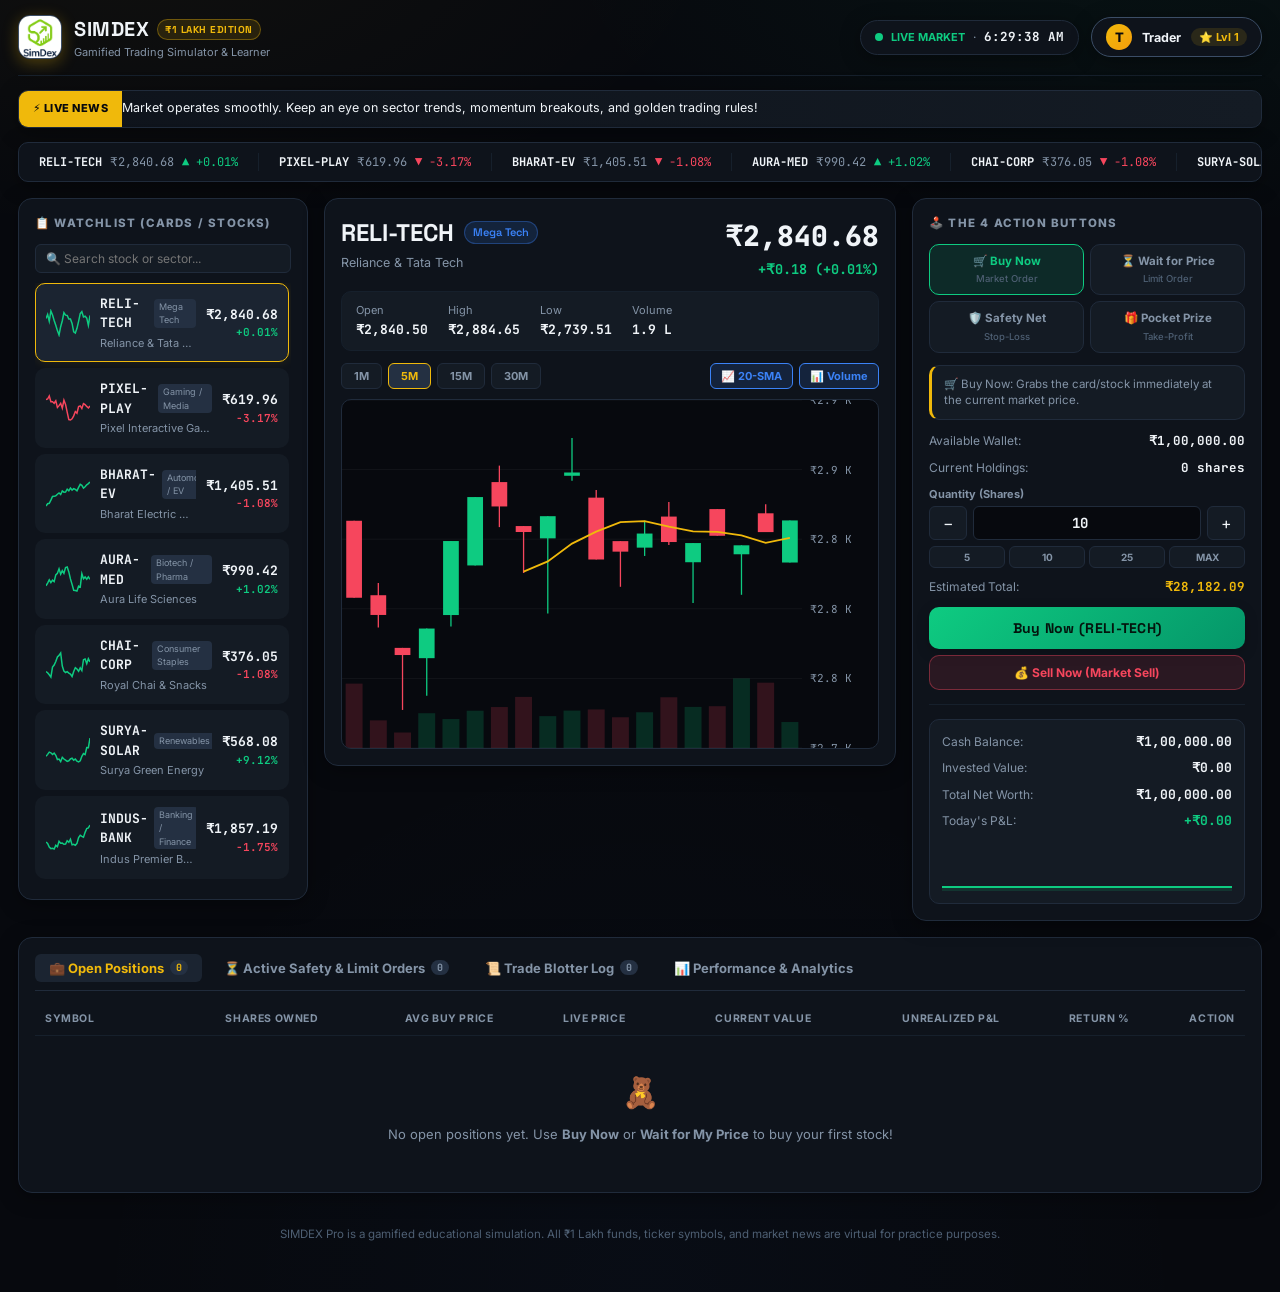
==== index.html @ af547104 "Initial commit: SIMDEX Pro gamified trading simulator" ====
<!DOCTYPE html>
<html lang="en" data-theme="dark">
<head>
  <meta charset="UTF-8">
  <meta name="viewport" content="width=device-width, initial-scale=1.0">
  <title>SIMDEX Pro — Gamified ₹1 Lakh Trading Simulator & Learner</title>
  <link rel="preconnect" href="https://fonts.googleapis.com">
  <link rel="preconnect" href="https://fonts.gstatic.com" crossorigin>
  <link href="https://fonts.googleapis.com/css2?family=Space+Grotesk:wght@500;600;700;800;900&family=Inter:wght@400;500;600;700&family=JetBrains+Mono:wght@400;500;600;700&display=swap" rel="stylesheet">
  <link rel="icon" type="image/png" href="app_logo.png">
  <link rel="stylesheet" href="style.css">
</head>
<body>
<div class="app">

  <!-- TOP HEADER -->
  <header class="topbar">
    <div class="brand-section">
      <img src="app_logo.png" alt="App Logo" class="brand-logo-img">
      <div class="brand-info">
        <h1>
          SIMDEX
          <span class="brand-tag">₹1 Lakh Edition</span>
        </h1>
        <div class="brand-sub">Gamified Trading Simulator &amp; Learner</div>
      </div>
    </div>

    <div class="header-actions">
      <!-- Live Market Clock (h:m:s) -->
      <div class="live-market-pill">
        <span class="live-dot"></span>
        <span style="font-size: 11px; font-weight: 700; color: var(--green);">LIVE MARKET</span>
        <span style="color: var(--text-muted);">·</span>
        <span class="time-display" id="liveClockDisplay">--:--:--</span>
      </div>

      <!-- User Profile Navigation Button -->
      <button class="profile-nav-btn" id="openProfileBtn" title="View Profile, Levels, Certificate & Settings">
        <span class="profile-avatar-circle" id="topAvatarLetter">T</span>
        <span id="topProfileName">Trader</span>
        <span class="profile-level-badge" id="topLevelBadge">⭐ Lvl 1</span>
      </button>
    </div>
  </header>

  <!-- BREAKING NEWS TICKER -->
  <section class="news-banner">
    <div class="news-tag">⚡ Live News</div>
    <div class="news-content">
      <div class="news-text" id="newsBannerText">
        Market operates smoothly. Keep an eye on sector trends, momentum breakouts, and golden trading rules!
      </div>
    </div>
  </section>

  <!-- TICKER TAPE -->
  <div class="ticker-tape">
    <div class="ticker-track" id="tickerTrack"></div>
  </div>

  <!-- MAIN 3-COLUMN GRID -->
  <main class="grid">

    <!-- LEFT: WATCHLIST WITH SEARCH -->
    <aside class="panel watchlist-panel">
      <div class="panel-header-row">
        <span class="panel-title">📋 Watchlist (Cards / Stocks)</span>
      </div>
      <div class="watchlist-search-box">
        <input type="text" id="watchlistSearchInput" class="search-input" placeholder="🔍 Search stock or sector...">
      </div>
      <div class="watch-list" id="watchlistBody"></div>
    </aside>

    <!-- CENTER: CHART PANEL WITH INTERACTIVE CROSSHAIR -->
    <section class="panel chart-panel">
      <div class="chart-head">
        <div class="chart-head-left">
          <h2>
            <span id="chartSymbol">RELI-TECH</span>
            <span class="sector-badge" id="chartSector">Mega Tech</span>
          </h2>
          <div class="cname" id="chartName">Reliance & Tata Tech</div>
        </div>
        <div class="chart-head-right">
          <div class="chart-price" id="chartPrice">₹0.00</div>
          <div class="chart-change" id="chartChange">+0.00 (+0.00%)</div>
        </div>
      </div>

      <div class="stat-row">
        <div class="item">Open <b id="statOpen">₹0.00</b></div>
        <div class="item">High <b id="statHigh">₹0.00</b></div>
        <div class="item">Low <b id="statLow">₹0.00</b></div>
        <div class="item">Volume <b id="statVol">0</b></div>
      </div>

      <div class="chart-controls-bar">
        <!-- Timeframes -->
        <div class="timeframe-row">
          <button class="tf-btn" data-group="2">1M</button>
          <button class="tf-btn active" data-group="5">5M</button>
          <button class="tf-btn" data-group="12">15M</button>
          <button class="tf-btn" data-group="24">30M</button>
        </div>

        <!-- Technical Overlays -->
        <div class="indicator-toggles">
          <button class="ind-btn active" id="toggleMA" title="20-period Moving Average Trend Line">📈 20-SMA</button>
          <button class="ind-btn active" id="toggleVol" title="Volume Activity Bars">📊 Volume</button>
        </div>
      </div>

      <div class="chart-canvas-wrap" id="chartCanvasWrap">
        <canvas id="priceChart"></canvas>
        <div class="chart-tooltip" id="chartTooltip"></div>
      </div>
    </section>

    <!-- RIGHT: ORDER PANEL (4 ACTION BUTTONS) -->
    <aside class="panel order-panel">
      <div class="panel-header-row">
        <span class="panel-title">🕹️ The 4 Action Buttons</span>
      </div>

      <!-- Action Mode Tabs -->
      <div class="order-modes-grid">
        <div class="mode-tab buy-now active" data-mode="buy-now">
          <span>🛒 Buy Now</span>
          <span class="pro-label">Market Order</span>
        </div>
        <div class="mode-tab limit-buy" data-mode="limit-buy">
          <span>⏳ Wait for Price</span>
          <span class="pro-label">Limit Order</span>
        </div>
        <div class="mode-tab stop-loss" data-mode="stop-loss">
          <span>🛡️ Safety Net</span>
          <span class="pro-label">Stop-Loss</span>
        </div>
        <div class="mode-tab take-profit" data-mode="take-profit">
          <span>🎁 Pocket Prize</span>
          <span class="pro-label">Take-Profit</span>
        </div>
      </div>

      <!-- Mode explanation box -->
      <div class="mode-info-card" id="modeInfoText">
        🛒 Buy Now: Grabs the card/stock immediately at the current market price.
      </div>

      <div class="order-line">
        <span>Available Wallet:</span>
        <b id="orderAvailableCash">₹1,00,000.00</b>
      </div>
      <div class="order-line">
        <span>Current Holdings:</span>
        <b id="orderOwnedShares">0 shares</b>
      </div>

      <!-- Quantity input -->
      <div class="input-group">
        <label class="input-label" for="orderQty">Quantity (Shares)</label>
        <div class="qty-row">
          <button class="qty-btn" id="qtyDec">−</button>
          <input type="number" id="orderQty" class="num-input" value="10" min="1" step="1">
          <button class="qty-btn" id="qtyInc">+</button>
        </div>
        <div class="quick-qty-chips">
          <button class="chip-btn" data-qty="5">5</button>
          <button class="chip-btn" data-qty="10">10</button>
          <button class="chip-btn" data-qty="25">25</button>
          <button class="chip-btn" data-qty="MAX">MAX</button>
        </div>
      </div>

      <!-- Target Price Input (for Limit / StopLoss / TakeProfit) -->
      <div class="input-group" id="targetPriceGroup" style="display: none;">
        <label class="input-label" id="targetPriceLabel" for="orderTargetPrice">Target Lucky Price (₹)</label>
        <input type="number" id="orderTargetPrice" class="num-input" value="0.00" step="0.5">
      </div>

      <div class="order-line">
        <span>Estimated Total:</span>
        <b id="orderEstTotal" style="color: var(--amber);">₹0.00</b>
      </div>

      <!-- Main Action Button -->
      <button class="action-btn-main buy" id="executeOrderBtn">
        Buy Now (RELI-TECH)
      </button>

      <!-- Instant Sell Button -->
      <button class="instant-sell-btn" id="instantSellBtn">
        💰 Sell Now (Market Sell)
      </button>

      <div class="divider"></div>

      <!-- Portfolio Snapshot Card -->
      <div class="portfolio-card">
        <div class="portfolio-line"><span class="label">Cash Balance:</span><span class="val" id="cashVal">₹1,00,000.00</span></div>
        <div class="portfolio-line"><span class="label">Invested Value:</span><span class="val" id="holdingsVal">₹0.00</span></div>
        <div class="portfolio-line"><span class="label">Total Net Worth:</span><span class="val" id="equityVal">₹1,00,00,000.00</span></div>
        <div class="portfolio-line"><span class="label">Today's P&amp;L:</span><span class="val" id="dayPnlVal">₹0.00</span></div>
        <canvas id="equityChart"></canvas>
      </div>
    </aside>
  </main>

  <!-- BOTTOM TABS (POSITIONS, PENDING ORDERS, BLOTTER, STATS) -->
  <section class="panel bottom-section">
    <div class="tabs-nav">
      <button class="tab-nav-btn active" data-target="tabPositions">
        💼 Open Positions <span class="tab-badge" id="positionsBadge">0</span>
      </button>
      <button class="tab-nav-btn" data-target="tabOrders">
        ⏳ Active Safety &amp; Limit Orders <span class="tab-badge" id="ordersBadge">0</span>
      </button>
      <button class="tab-nav-btn" data-target="tabBlotter">
        📜 Trade Blotter Log <span class="tab-badge" id="blotterBadge">0</span>
      </button>
      <button class="tab-nav-btn" data-target="tabStats">
        📊 Performance &amp; Analytics
      </button>
    </div>

    <!-- 1. Open Positions Tab -->
    <div class="tab-pane active" id="tabPositions">
      <div class="table-responsive">
        <table>
          <thead>
            <tr>
              <th>Symbol</th>
              <th>Shares Owned</th>
              <th>Avg Buy Price</th>
              <th>Live Price</th>
              <th>Current Value</th>
              <th>Unrealized P&amp;L</th>
              <th>Return %</th>
              <th>Action</th>
            </tr>
          </thead>
          <tbody id="positionsBody"></tbody>
        </table>
        <div class="empty-state" id="positionsEmpty">
          <span class="emoji">🧸</span>
          No open positions yet. Use <b>Buy Now</b> or <b>Wait for My Price</b> to buy your first stock!
        </div>
      </div>
    </div>

    <!-- 2. Active Orders Tab -->
    <div class="tab-pane" id="tabOrders">
      <div class="table-responsive">
        <table>
          <thead>
            <tr>
              <th>Set Time</th>
              <th>Symbol</th>
              <th>Order Action</th>
              <th>Quantity</th>
              <th>Trigger Price</th>
              <th>Action</th>
            </tr>
          </thead>
          <tbody id="pendingOrdersBody"></tbody>
        </table>
        <div class="empty-state" id="pendingOrdersEmpty">
          <span class="emoji">🛡️</span>
          No active limit orders or safety nets currently waiting.
        </div>
      </div>
    </div>

    <!-- 3. Trade Blotter Tab -->
    <div class="tab-pane" id="tabBlotter">
      <div style="display: flex; justify-content: flex-end; margin-bottom: 8px;">
        <button class="profile-action-btn" id="exportBlotterBtn" style="font-size: 11px; padding: 4px 10px;">📥 Export Trades (CSV)</button>
      </div>
      <div class="table-responsive">
        <table>
          <thead>
            <tr>
              <th>Time</th>
              <th>Side</th>
              <th>Symbol</th>
              <th>Method</th>
              <th>Quantity</th>
              <th>Execution Price</th>
              <th>Total Amount</th>
            </tr>
          </thead>
          <tbody id="blotterBody"></tbody>
        </table>
        <div class="empty-state" id="blotterEmpty">
          <span class="emoji">📜</span>
          Executed trades will appear here as they occur.
        </div>
      </div>
    </div>

    <!-- 4. Performance & Analytics Tab -->
    <div class="tab-pane" id="tabStats">
      <div class="stats-overview-grid">
        <div class="stat-card">
          <div class="sc-label">Total Trades Executed</div>
          <div class="sc-value" id="statTotalTrades">0</div>
        </div>
        <div class="stat-card">
          <div class="sc-label">Win Rate</div>
          <div class="sc-value" id="statWinRate">0.0%</div>
        </div>
        <div class="stat-card">
          <div class="sc-label">Total Realized P&amp;L</div>
          <div class="sc-value" id="statRealizedPnl">₹0.00</div>
        </div>
        <div class="stat-card">
          <div class="sc-label">Best Single Trade</div>
          <div class="sc-value pos" id="statBestTrade">₹0.00</div>
        </div>
      </div>
    </div>
  </section>

  <footer class="note">
    SIMDEX Pro is a gamified educational simulation. All ₹1 Lakh funds, ticker symbols, and market news are virtual for practice purposes.
  </footer>
</div>

<!-- ==========================================================================
     USER PROFILE & SETTINGS MODAL
     ========================================================================== -->
<div class="modal-overlay" id="profileModal">
  <div class="modal-card" style="max-width: 720px;">
    <div class="modal-header">
      <h3>👤 Trader Profile &amp; Control Hub</h3>
      <button class="modal-close-btn" id="closeProfileBtn">&times;</button>
    </div>
    <div class="modal-body">

      <!-- Profile Header -->
      <div class="profile-card-header">
        <div class="profile-big-avatar" id="modalAvatarLetter">T</div>
        <div class="profile-header-meta">
          <h4 id="modalProfileDisplayName">Trader</h4>
          <p id="modalProfileDobDisplay">DOB: Not set · Starting Balance: ₹1,00,000</p>
        </div>
      </div>

      <!-- Profile Inputs (Name & DOB) -->
      <div class="profile-form-grid">
        <div class="profile-input-box">
          <label for="profileNameInput">Full Name</label>
          <input type="text" id="profileNameInput" class="profile-text-input" placeholder="Enter your name...">
        </div>
        <div class="profile-input-box">
          <label for="profileDobInput">Date of Birth (DOB)</label>
          <input type="date" id="profileDobInput" class="profile-text-input">
        </div>
      </div>

      <!-- 5 Gamified Progression Levels -->
      <div class="levels-container">
        <div class="levels-title-row">
          <h4>🏆 Progression Pathway (5 Levels)</h4>
          <span style="font-family: var(--font-mono); font-size: 12px; color: var(--amber); font-weight: 700;" id="currentLevelLabel">Level 1 (₹1.00L)</span>
        </div>
        <div class="level-progress-bar-bg">
          <div class="level-progress-fill" id="levelProgressBar"></div>
        </div>
        <div class="levels-step-list">
          <div class="level-step-card achieved" id="levelCard1">
            <div class="step-num">Level 1</div>
            <div class="step-name">🌱 Rookie</div>
            <div class="step-req">₹1.00 Lakh+</div>
          </div>
          <div class="level-step-card" id="levelCard2">
            <div class="step-num">Level 2</div>
            <div class="step-name">📈 Skilled</div>
            <div class="step-req">₹1.10 Lakh+</div>
          </div>
          <div class="level-step-card" id="levelCard3">
            <div class="step-num">Level 3</div>
            <div class="step-name">🚀 Pro</div>
            <div class="step-req">₹1.20 Lakh+</div>
          </div>
          <div class="level-step-card" id="levelCard4">
            <div class="step-num">Level 4</div>
            <div class="step-name">💎 Master</div>
            <div class="step-req">₹1.30 Lakh+</div>
          </div>
          <div class="level-step-card" id="levelCard5">
            <div class="step-num">Level 5</div>
            <div class="step-name">👑 Legend</div>
            <div class="step-req">₹1.50 Lakh+</div>
          </div>
        </div>
      </div>

      <!-- Certificate Banner -->
      <div class="certificate-callout-box">
        <div class="cert-callout-text">
          <h5>🎓 Level 5 Grand Certificate of Trading Mastery</h5>
          <p>Reach Level 5 (₹1.50 Lakh) to unlock your verified official certificate!</p>
        </div>
        <button class="view-cert-btn" id="openCertificateBtn">
          📜 View Certificate Preview
        </button>
      </div>

      <!-- Customizations & Controls -->
      <div class="panel-title" style="margin-bottom: 8px;">⚙️ Controls &amp; Customizations</div>
      <div class="profile-controls-grid">
        <!-- Theme Picker -->
        <div>
          <div style="font-size: 11px; color: var(--text-muted); font-weight: 700; margin-bottom: 4px;">THEME MODE</div>
          <div class="profile-theme-picker">
            <button class="profile-theme-btn" id="pThemeLightBtn" data-theme="light">☀️ Light</button>
            <button class="profile-theme-btn" id="pThemeSystemBtn" data-theme="system">💻 System</button>
            <button class="profile-theme-btn active" id="pThemeDarkBtn" data-theme="dark">🌙 Dark</button>
          </div>
        </div>

        <!-- Audio Toggle -->
        <div>
          <div style="font-size: 11px; color: var(--text-muted); font-weight: 700; margin-bottom: 4px;">SOUND EFFECTS</div>
          <button class="profile-action-btn" id="profileSoundBtn" style="width: 100%;">
            🔊 Sound On
          </button>
        </div>

        <!-- User Guide -->
        <div>
          <div style="font-size: 11px; color: var(--text-muted); font-weight: 700; margin-bottom: 4px;">LEARNING GUIDE</div>
          <button class="profile-action-btn" id="profileGuideBtn" style="width: 100%; border-color: rgba(240, 185, 11, 0.4); color: var(--amber);">
            📖 User Guide
          </button>
        </div>

        <!-- Hard Reset -->
        <div>
          <div style="font-size: 11px; color: var(--text-muted); font-weight: 700; margin-bottom: 4px;">SIMULATION RESET</div>
          <button class="profile-action-btn danger" id="profileResetBtn" style="width: 100%;">
            ↺ Reset to ₹1 Lakh
          </button>
        </div>
      </div>

    </div>
    <div class="modal-footer">
      <button class="view-cert-btn" id="saveProfileBtn">Save Profile &amp; Close</button>
    </div>
  </div>
</div>

<!-- ==========================================================================
     OFFICIAL LEVEL 5 CERTIFICATE MODAL (WITH BLUR & LOCK OVERLAY)
     ========================================================================== -->
<div class="modal-overlay" id="certificateModal">
  <div class="modal-card" style="max-width: 740px;">
    <div class="modal-header">
      <h3 id="certModalHeaderTitle">🔒 Certificate of Trading Mastery (Locked Preview)</h3>
      <button class="modal-close-btn" id="closeCertModalBtn">&times;</button>
    </div>
    <div class="modal-body" style="background: var(--bg-void); padding: 16px;">
      
      <div class="certificate-container-relative">
        <!-- Lock Overlay shown when blurred -->
        <div class="certificate-lock-overlay" id="certificateLockOverlay">
          <div class="cert-lock-icon">🔒</div>
          <div class="cert-lock-title">Certificate Locked</div>
          <div class="cert-lock-desc">
            You must reach <b>Level 5: Legendary Champion (₹1,50,000 Portfolio Value)</b> to remove the blur, verify your credentials, and print your official certificate.
          </div>
          <div class="cert-progress-status" id="certLockStatusText">
            Current Net Worth: ₹1,00,000.00 / Target: ₹1,50,000.00
          </div>
        </div>

        <!-- Printable Certificate Box (Blurred when locked) -->
        <div class="certificate-wrapper blurred" id="printableCertificate">
          <div class="cert-corner-decor cert-tl"></div>
          <div class="cert-corner-decor cert-tr"></div>
          <div class="cert-corner-decor cert-bl"></div>
          <div class="cert-corner-decor cert-br"></div>

          <div class="cert-header">
            <h2>Certificate of Mastery</h2>
            <p>SIMDEX Financial Simulator &amp; Trading Academy</p>
          </div>

          <div class="cert-subhead">This official certificate is proudly presented to</div>
          <div class="cert-name" id="certUserName">Trader Name</div>

          <div class="cert-body">
            for successfully demonstrating exceptional trading discipline, mastering the 4 core order types, executing risk management strategies, and achieving <b>Level 5 Legendary Champion</b> status with portfolio net worth exceeding <b>₹1,50,000.00</b>.
          </div>

          <div class="cert-footer-row">
            <div class="cert-sign-block">
              <div style="font-size: 12px; color: #4a5568;">Date of Award: <b id="certAwardDate">03 Sep 2026</b></div>
              <div style="font-size: 12px; color: #4a5568;" id="certUserDobLine">DOB: 15 Aug 2008</div>
              <div class="cert-sign-line">Director of SIMDEX Simulator</div>
            </div>

            <div class="cert-stamp">
              <span class="seal-icon">⭐</span>
              <span>OFFICIAL</span>
              <span>VERIFIED</span>
            </div>
          </div>
        </div>
      </div>

    </div>
    <div class="modal-footer">
      <button class="profile-action-btn" id="printCertBtn" onclick="window.print()">🖨️ Print / Save as PDF</button>
      <button class="view-cert-btn" id="doneCertBtn">Close</button>
    </div>
  </div>
</div>

<!-- ==========================================================================
     USER GUIDE & CHEAT SHEET MODAL (FROM resources.md)
     ========================================================================== -->
<div class="modal-overlay" id="guideModal">
  <div class="modal-card">
    <div class="modal-header">
      <h3>🎮 Trading Simulator Cheat Sheet (Kid-Friendly &amp; Pro Edition)</h3>
      <button class="modal-close-btn" id="closeGuideBtn">&times;</button>
    </div>
    <div class="modal-body guide-content">
      <p style="color: var(--amber); font-weight: 600; margin-bottom: 14px;">
        A quick guide to trading toy cards, reading mood bars, and saving your ₹1 Lakh game coins!
      </p>

      <h2>🧸 1. The Game Words</h2>
      <ul>
        <li><b>Card (Stock):</b> A special piece of a big company you buy (like Reliance Tech or Pixel Games).</li>
        <li><b>Market:</b> The playground where everyone meets to trade cards and coins.</li>
        <li><b>Bull 🐂:</b> A happy player who thinks prices will go up like a flying balloon!</li>
        <li><b>Bear 🐻:</b> A grumpy player who thinks prices will fall down like a heavy rock!</li>
        <li><b>The Spread:</b> The tiny difference between what buyers want to pay and what sellers want to get.</li>
      </ul>

      <h2>🕹️ 2. The 4 Action Buttons</h2>
      <table class="guide-table">
        <thead>
          <tr>
            <th>Button</th>
            <th>What It Does</th>
            <th>Example</th>
          </tr>
        </thead>
        <tbody>
          <tr>
            <td><b>🛒 Buy Now</b><br><small style="color: var(--text-muted);">(Market Order)</small></td>
            <td>Grabs the card immediately, whatever it costs right now.</td>
            <td><i>"I want that shiny card right this second!"</i></td>
          </tr>
          <tr>
            <td><b>⏳ Wait for My Price</b><br><small style="color: var(--text-muted);">(Limit Order)</small></td>
            <td>Buys automatically only if the seller drops the price to your lucky number.</td>
            <td><i>"I will only pay ₹500, not ₹550."</i></td>
          </tr>
          <tr>
            <td><b>🛡️ Safety Net</b><br><small style="color: var(--text-muted);">(Stop-Loss)</small></td>
            <td>Sells automatically if the price starts dropping so you don't lose all your coins.</td>
            <td><i>"If the price falls to ₹450, sell it so I keep the rest of my coins safe."</i></td>
          </tr>
          <tr>
            <td><b>🎁 Pocket the Prize</b><br><small style="color: var(--text-muted);">(Take-Profit)</small></td>
            <td>Sells automatically once you reach your target reward.</td>
            <td><i>"If it hits ₹650, sell it and keep the prize!"</i></td>
          </tr>
        </tbody>
      </table>

      <h2>🕯️ 3. Candlesticks (The Mood Bars)</h2>
      <ul>
        <li><b>🟢 Green Bar (Happy):</b> The price started lower and ended higher! The buyers won that round.</li>
        <li><b>🔴 Red Bar (Sad):</b> The price started higher and fell down. The sellers won that round.</li>
        <li><b>Thin Lines (Wicks):</b> Show the highest sky and lowest floor the price reached during that turn.</li>
      </ul>

      <h2>🛡️ 4. The 4 Golden Rules</h2>
      <ol style="padding-left: 20px; line-height: 1.8;">
        <li><b>Don't Bet the Whole Piggy Bank:</b> If you have ₹1 Lakh, never risk losing more than 1% to 2% on a single try.</li>
        <li><b>Always Use Your Safety Net:</b> Never buy a card without setting your stop-loss floor first!</li>
        <li><b>Aim for Bigger Treats:</b> Only make a trade if the prize you can win is at least double what you might lose (a 1-to-2 deal).</li>
        <li><b>Keep Cool:</b> If you lose a round, don't get mad and mash buttons to win it back. Take a quick break and wait for a clear chance!</li>
      </ol>
    </div>
    <div class="modal-footer">
      <button class="view-cert-btn" onclick="document.getElementById('guideModal').classList.remove('open')">Got It, Let's Trade!</button>
    </div>
  </div>
</div>

<!-- ==========================================================================
     HARD RESET CONFIRMATION MODAL
     ========================================================================== -->
<div class="modal-overlay" id="resetModal">
  <div class="modal-card" style="max-width: 480px;">
    <div class="modal-header">
      <h3 style="color: var(--red);">↺ Reset Entire Simulation?</h3>
      <button class="modal-close-btn" id="cancelResetBtn">&times;</button>
    </div>
    <div class="modal-body">
      <p style="margin-bottom: 12px;">Are you sure you want to reset your trading simulator?</p>
      <ul style="padding-left: 20px; color: var(--text-muted); font-size: 12.5px;">
        <li>Your wallet will be restored back to <b>₹1,00,000 (₹1 Lakh)</b>.</li>
        <li>All current stock positions and safety orders will be cleared.</li>
        <li>Trade logs and analytics history will be reset.</li>
      </ul>
    </div>
    <div class="modal-footer">
      <button class="profile-action-btn" onclick="document.getElementById('resetModal').classList.remove('open')">Cancel</button>
      <button class="profile-action-btn danger" id="confirmResetBtn">Yes, Reset to ₹1 Lakh</button>
    </div>
  </div>
</div>

<div id="toastHost"></div>

<script src="app.js"></script>
</body>
</html>
---- style.css ----
/* ==========================================================================
   SIMDEX THEME SYSTEM (Dark / Light / System)
   ========================================================================== */
:root {
  /* Default Dark Mode Theme */
  --bg-void: #07090e;
  --bg-panel: #0e131b;
  --bg-raised: #141b24;
  --bg-raised-2: #1b2431;
  --bg-raised-3: #243042;
  --border: #202b3b;
  --border-soft: #16202c;
  --border-highlight: #3b4d66;
  --text: #f0f4f8;
  --text-muted: #8494a7;
  --text-faint: #4e5f73;
  --green: #0ecb81;
  --green-glow: rgba(14, 203, 129, 0.25);
  --green-dim: rgba(14, 203, 129, 0.12);
  --red: #f6465d;
  --red-glow: rgba(246, 70, 93, 0.25);
  --red-dim: rgba(246, 70, 93, 0.12);
  --amber: #f0b90b;
  --amber-dim: rgba(240, 185, 11, 0.12);
  --gold: #fbbf24;
  --blue: #3b82f6;
  --blue-dim: rgba(59, 130, 246, 0.15);
  --purple: #a855f7;
  --purple-dim: rgba(168, 85, 247, 0.15);
  --chart-grid: rgba(255, 255, 255, 0.05);
  --chart-bg: #07090e;
  --chart-text: #6b7684;
  --card-shadow: 0 4px 20px rgba(0, 0, 0, 0.35);
  --font-display: 'Space Grotesk', system-ui, -apple-system, sans-serif;
  --font-body: 'Inter', system-ui, -apple-system, sans-serif;
  --font-mono: 'JetBrains Mono', 'Fira Code', monospace;
  --radius-sm: 6px;
  --radius-md: 10px;
  --radius-lg: 14px;
}

[data-theme="light"] {
  --bg-void: #f1f5f9;
  --bg-panel: #ffffff;
  --bg-raised: #f8fafc;
  --bg-raised-2: #eef2f6;
  --bg-raised-3: #e2e8f0;
  --border: #cbd5e1;
  --border-soft: #e2e8f0;
  --border-highlight: #94a3b8;
  --text: #0f172a;
  --text-muted: #475569;
  --text-faint: #64748b;
  --green: #059669;
  --green-glow: rgba(5, 150, 105, 0.25);
  --green-dim: rgba(5, 150, 105, 0.12);
  --red: #dc2626;
  --red-glow: rgba(220, 38, 38, 0.25);
  --red-dim: rgba(220, 38, 38, 0.12);
  --amber: #d97706;
  --amber-dim: rgba(217, 119, 6, 0.12);
  --gold: #d97706;
  --blue: #2563eb;
  --blue-dim: rgba(37, 99, 235, 0.12);
  --purple: #7c3aed;
  --purple-dim: rgba(124, 58, 237, 0.12);
  --chart-grid: rgba(0, 0, 0, 0.06);
  --chart-bg: #f8fafc;
  --chart-text: #64748b;
  --card-shadow: 0 4px 16px rgba(0, 0, 0, 0.07);
}

* {
  box-sizing: border-box;
  margin: 0;
  padding: 0;
}

html, body {
  background-color: var(--bg-void);
  color: var(--text);
  font-family: var(--font-body);
  font-size: 14px;
  line-height: 1.5;
  -webkit-font-smoothing: antialiased;
  min-height: 100vh;
  transition: background-color 0.2s ease, color 0.2s ease;
}

body {
  background-image:
    radial-gradient(1000px 500px at 10% -5%, rgba(240, 185, 11, 0.04), transparent 60%),
    radial-gradient(1000px 500px at 90% -5%, rgba(14, 203, 129, 0.05), transparent 60%),
    radial-gradient(800px 800px at 50% 100%, rgba(59, 130, 246, 0.03), transparent 70%);
}

::selection {
  background: rgba(240, 185, 11, 0.35);
  color: inherit;
}

::-webkit-scrollbar {
  width: 6px;
  height: 6px;
}
::-webkit-scrollbar-track {
  background: transparent;
}
::-webkit-scrollbar-thumb {
  background: var(--border);
  border-radius: 4px;
}
::-webkit-scrollbar-thumb:hover {
  background: var(--border-highlight);
}

button, input, select {
  font-family: inherit;
}
button:focus-visible, input:focus-visible, [tabindex]:focus-visible {
  outline: 2px solid var(--amber);
  outline-offset: 1px;
}

.app {
  max-width: 1620px;
  margin: 0 auto;
  padding: 0 18px 48px;
}

/* ==========================================================================
   TOP BAR & BRAND
   ========================================================================== */
.topbar {
  display: flex;
  justify-content: space-between;
  align-items: center;
  padding: 14px 0;
  flex-wrap: wrap;
  gap: 16px;
  border-bottom: 1px solid var(--border-soft);
  margin-bottom: 14px;
}

.brand-section {
  display: flex;
  align-items: center;
  gap: 12px;
}

.brand-logo-img {
  width: 44px;
  height: 44px;
  border-radius: 12px;
  object-fit: cover;
  box-shadow: 0 4px 16px rgba(240, 185, 11, 0.3);
  flex-shrink: 0;
  border: 1px solid var(--border-highlight);
  transition: transform 0.2s ease;
}
.brand-logo-img:hover {
  transform: scale(1.05);
}

.brand-badge {
  width: 42px;
  height: 42px;
  border-radius: 12px;
  background: linear-gradient(135deg, #f0b90b, #d97706);
  display: flex;
  align-items: center;
  justify-content: center;
  font-family: var(--font-display);
  font-weight: 800;
  font-size: 20px;
  color: #07090e;
  box-shadow: 0 4px 16px rgba(240, 185, 11, 0.3);
  flex-shrink: 0;
}

.brand-info h1 {
  font-family: var(--font-display);
  font-size: 20px;
  font-weight: 800;
  letter-spacing: 0.5px;
  display: flex;
  align-items: center;
  gap: 8px;
}

.brand-tag {
  font-size: 10px;
  background: var(--amber-dim);
  color: var(--amber);
  border: 1px solid rgba(240, 185, 11, 0.35);
  padding: 2px 7px;
  border-radius: 20px;
  font-weight: 700;
  text-transform: uppercase;
}

.brand-sub {
  font-size: 11px;
  color: var(--text-muted);
}

.header-actions {
  display: flex;
  align-items: center;
  gap: 12px;
  flex-wrap: wrap;
}

/* Live Market Pill */
.live-market-pill {
  display: flex;
  align-items: center;
  gap: 8px;
  background: var(--bg-panel);
  border: 1px solid var(--border);
  padding: 7px 14px;
  border-radius: 20px;
  font-size: 12px;
  box-shadow: var(--card-shadow);
}
.live-market-pill .time-display {
  font-family: var(--font-mono);
  font-weight: 700;
  color: var(--text);
  font-size: 12.5px;
}

/* Top Profile Button */
.profile-nav-btn {
  display: inline-flex;
  align-items: center;
  gap: 10px;
  background: var(--bg-panel);
  border: 1px solid var(--border-highlight);
  color: var(--text);
  padding: 6px 14px;
  border-radius: 20px;
  font-size: 12.5px;
  font-weight: 700;
  cursor: pointer;
  transition: all 0.15s ease;
  box-shadow: var(--card-shadow);
}
.profile-nav-btn:hover {
  background: var(--bg-raised-2);
  border-color: var(--amber);
  transform: translateY(-1px);
}
.profile-avatar-circle {
  width: 26px;
  height: 26px;
  border-radius: 50%;
  background: linear-gradient(135deg, var(--amber), #f59e0b);
  display: flex;
  align-items: center;
  justify-content: center;
  font-size: 13px;
  color: #07090e;
  font-weight: 800;
}
.profile-level-badge {
  background: var(--amber-dim);
  color: var(--amber);
  padding: 2px 8px;
  border-radius: 12px;
  font-size: 11px;
}

/* ==========================================================================
   BREAKING NEWS TICKER
   ========================================================================== */
.news-banner {
  background: linear-gradient(90deg, var(--bg-panel), var(--bg-raised));
  border: 1px solid var(--border);
  border-radius: var(--radius-md);
  margin-bottom: 14px;
  display: flex;
  align-items: center;
  overflow: hidden;
  height: 38px;
  box-shadow: var(--card-shadow);
}

.news-tag {
  background: var(--amber);
  color: #07090e;
  font-size: 11px;
  font-weight: 800;
  padding: 0 14px;
  height: 100%;
  display: flex;
  align-items: center;
  gap: 6px;
  letter-spacing: 0.5px;
  text-transform: uppercase;
  flex-shrink: 0;
}

.news-content {
  flex: 1;
  overflow: hidden;
  position: relative;
  height: 100%;
  display: flex;
  align-items: center;
}

.news-text {
  position: absolute;
  white-space: nowrap;
  font-size: 12.5px;
  color: var(--text);
  font-family: var(--font-body);
  animation: scrollNews 26s linear infinite;
}
.news-banner:hover .news-text {
  animation-play-state: paused;
}
@keyframes scrollNews {
  0% { transform: translateX(100%); }
  100% { transform: translateX(-100%); }
}

/* ==========================================================================
   TICKER TAPE (STOCKS HORIZONTAL)
   ========================================================================== */
.ticker-tape {
  overflow: hidden;
  background: var(--bg-panel);
  border: 1px solid var(--border);
  border-radius: var(--radius-md);
  margin-bottom: 16px;
  white-space: nowrap;
  box-shadow: var(--card-shadow);
}
.ticker-track {
  display: inline-flex;
  animation: scrollTicker 45s linear infinite;
  padding: 10px 0;
}
.ticker-tape:hover .ticker-track {
  animation-play-state: paused;
}
@keyframes scrollTicker {
  from { transform: translateX(0); }
  to { transform: translateX(-50%); }
}

.ticker-item {
  display: inline-flex;
  align-items: center;
  gap: 8px;
  padding: 0 20px;
  font-family: var(--font-mono);
  font-size: 12px;
  border-right: 1px solid var(--border-soft);
  cursor: pointer;
  transition: background 0.15s;
}
.ticker-item:hover {
  background: var(--bg-raised);
}
.ticker-item .tsym {
  color: var(--text);
  font-weight: 700;
}
.ticker-item .tprice {
  color: var(--text-muted);
}
.ticker-item .tchg.up {
  color: var(--green);
}
.ticker-item .tchg.down {
  color: var(--red);
}

/* ==========================================================================
   GRID LAYOUT
   ========================================================================== */
.grid {
  display: grid;
  grid-template-columns: 290px 1fr 350px;
  gap: 16px;
  align-items: start;
}

@media (max-width: 1260px) {
  .grid {
    grid-template-columns: 1fr 350px;
  }
  .watchlist-panel {
    grid-column: 1 / span 2;
    order: 3;
  }
}

@media (max-width: 880px) {
  .grid {
    grid-template-columns: 1fr;
  }
  .watchlist-panel {
    grid-column: auto;
  }
}

.panel {
  background: var(--bg-panel);
  border: 1px solid var(--border);
  border-radius: var(--radius-lg);
  padding: 16px;
  box-shadow: var(--card-shadow);
  transition: background-color 0.2s, border-color 0.2s;
}

.panel-header-row {
  display: flex;
  justify-content: space-between;
  align-items: center;
  margin-bottom: 12px;
}

.panel-title {
  font-size: 11.5px;
  text-transform: uppercase;
  letter-spacing: 1.2px;
  color: var(--text-muted);
  font-weight: 800;
  display: flex;
  align-items: center;
  gap: 6px;
}

/* ==========================================================================
   WATCHLIST WITH SEARCH
   ========================================================================== */
.watchlist-search-box {
  margin-bottom: 10px;
}
.search-input {
  width: 100%;
  background: var(--bg-raised);
  border: 1px solid var(--border);
  color: var(--text);
  padding: 6px 10px;
  border-radius: var(--radius-sm);
  font-size: 12px;
  transition: border-color 0.15s;
}
.search-input:focus {
  border-color: var(--amber);
  outline: none;
}

.watch-list {
  display: flex;
  flex-direction: column;
  gap: 6px;
  max-height: 600px;
  overflow-y: auto;
  padding-right: 2px;
}

.watch-row {
  display: grid;
  grid-template-columns: 44px 1fr auto;
  gap: 10px;
  align-items: center;
  padding: 10px 10px;
  border-radius: var(--radius-md);
  cursor: pointer;
  transition: all 0.15s ease;
  border: 1px solid transparent;
  background: var(--bg-raised);
}
.watch-row:hover {
  background: var(--bg-raised-2);
  border-color: var(--border-highlight);
  transform: translateX(2px);
}
.watch-row.selected {
  background: var(--bg-raised-2);
  border-color: var(--amber);
  box-shadow: 0 0 12px var(--amber-dim);
}

.watch-meta {
  overflow: hidden;
}
.watch-sym-row {
  display: flex;
  align-items: center;
  gap: 6px;
}
.watch-sym {
  font-family: var(--font-mono);
  font-weight: 700;
  font-size: 13px;
  color: var(--text);
}
.watch-sector-tag {
  font-size: 9px;
  background: var(--bg-raised-3);
  color: var(--text-muted);
  padding: 1px 5px;
  border-radius: 4px;
}
.watch-name {
  font-size: 11px;
  color: var(--text-muted);
  white-space: nowrap;
  overflow: hidden;
  text-overflow: ellipsis;
  margin-top: 2px;
}

.watch-right {
  text-align: right;
}
.watch-price {
  font-family: var(--font-mono);
  font-size: 13px;
  font-weight: 700;
}
.watch-change {
  font-family: var(--font-mono);
  font-size: 11px;
  font-weight: 600;
}
.watch-change.up { color: var(--green); }
.watch-change.down { color: var(--red); }

canvas.spark {
  display: block;
}

/* ==========================================================================
   CHART PANEL WITH INTERACTIVE CROSSHAIR
   ========================================================================== */
.chart-head {
  display: flex;
  justify-content: space-between;
  align-items: flex-start;
  flex-wrap: wrap;
  gap: 12px;
  margin-bottom: 12px;
}

.chart-head-left h2 {
  font-family: var(--font-display);
  font-size: 24px;
  margin: 0;
  font-weight: 800;
  display: flex;
  align-items: center;
  gap: 10px;
}
.chart-head-left .sector-badge {
  font-size: 11px;
  background: var(--blue-dim);
  color: var(--blue);
  border: 1px solid rgba(59, 130, 246, 0.35);
  padding: 2px 8px;
  border-radius: 12px;
  font-weight: 600;
}
.chart-head-left .cname {
  font-size: 12.5px;
  color: var(--text-muted);
  margin-top: 3px;
}

.chart-head-right {
  text-align: right;
}
.chart-price {
  font-family: var(--font-mono);
  font-size: 28px;
  font-weight: 800;
}
.chart-change {
  font-family: var(--font-mono);
  font-size: 13.5px;
  font-weight: 700;
  margin-top: 2px;
}
.chart-change.up { color: var(--green); }
.chart-change.down { color: var(--red); }

.stat-row {
  display: flex;
  gap: 20px;
  flex-wrap: wrap;
  margin-bottom: 12px;
  padding: 10px 14px;
  background: var(--bg-raised);
  border-radius: var(--radius-md);
  border: 1px solid var(--border-soft);
}
.stat-row .item {
  font-size: 11px;
  color: var(--text-muted);
}
.stat-row .item b {
  display: block;
  font-family: var(--font-mono);
  color: var(--text);
  font-size: 13px;
  font-weight: 700;
  margin-top: 2px;
}

.chart-controls-bar {
  display: flex;
  justify-content: space-between;
  align-items: center;
  flex-wrap: wrap;
  gap: 10px;
  margin-bottom: 10px;
}

.timeframe-row {
  display: flex;
  gap: 6px;
}
.tf-btn {
  background: var(--bg-raised);
  border: 1px solid var(--border);
  color: var(--text-muted);
  padding: 5px 12px;
  border-radius: var(--radius-sm);
  font-size: 11px;
  font-weight: 700;
  cursor: pointer;
  transition: all 0.15s ease;
}
.tf-btn:hover {
  color: var(--text);
  border-color: var(--border-highlight);
}
.tf-btn.active {
  background: var(--bg-raised-3);
  border-color: var(--amber);
  color: var(--amber);
}

.indicator-toggles {
  display: flex;
  gap: 6px;
}
.ind-btn {
  background: transparent;
  border: 1px solid var(--border);
  color: var(--text-muted);
  padding: 5px 10px;
  border-radius: var(--radius-sm);
  font-size: 11px;
  font-weight: 700;
  cursor: pointer;
  transition: all 0.15s ease;
}
.ind-btn.active {
  background: var(--blue-dim);
  border-color: var(--blue);
  color: var(--blue);
}

.chart-canvas-wrap {
  position: relative;
  width: 100%;
  height: 350px;
  background: var(--chart-bg);
  border: 1px solid var(--border);
  border-radius: var(--radius-md);
  overflow: hidden;
  cursor: crosshair;
}

#priceChart {
  width: 100%;
  height: 100%;
  display: block;
}

.chart-tooltip {
  position: absolute;
  display: none;
  background: var(--bg-panel);
  border: 1px solid var(--border-highlight);
  padding: 8px 12px;
  border-radius: var(--radius-sm);
  font-family: var(--font-mono);
  font-size: 11px;
  color: var(--text);
  pointer-events: none;
  box-shadow: 0 8px 24px rgba(0, 0, 0, 0.3);
  z-index: 10;
  white-space: nowrap;
}

/* ==========================================================================
   ORDER PANEL (THE 4 ACTION BUTTONS)
   ========================================================================== */
.order-modes-grid {
  display: grid;
  grid-template-columns: 1fr 1fr;
  gap: 6px;
  margin-bottom: 12px;
}

.mode-tab {
  padding: 8px 6px;
  text-align: center;
  border-radius: var(--radius-md);
  border: 1px solid var(--border);
  background: var(--bg-raised);
  color: var(--text-muted);
  font-size: 11.5px;
  font-weight: 700;
  cursor: pointer;
  transition: all 0.15s ease;
  display: flex;
  flex-direction: column;
  align-items: center;
  gap: 2px;
}
.mode-tab .pro-label {
  font-size: 9.5px;
  color: var(--text-faint);
  font-weight: 500;
}
.mode-tab:hover {
  background: var(--bg-raised-2);
  border-color: var(--border-highlight);
  color: var(--text);
}

.mode-tab.active.buy-now {
  background: var(--green-dim);
  border-color: var(--green);
  color: var(--green);
}

.mode-tab.active.limit-buy {
  background: var(--amber-dim);
  border-color: var(--amber);
  color: var(--amber);
}

.mode-tab.active.stop-loss {
  background: var(--red-dim);
  border-color: var(--red);
  color: var(--red);
}

.mode-tab.active.take-profit {
  background: var(--purple-dim);
  border-color: var(--purple);
  color: var(--purple);
}

.mode-info-card {
  background: var(--bg-raised);
  border: 1px solid var(--border);
  border-radius: var(--radius-md);
  padding: 10px 12px;
  margin-bottom: 12px;
  font-size: 11.5px;
  color: var(--text-muted);
  line-height: 1.45;
  border-left: 3px solid var(--amber);
}

.order-line {
  display: flex;
  justify-content: space-between;
  align-items: center;
  font-size: 12px;
  color: var(--text-muted);
  margin-bottom: 8px;
}
.order-line b {
  font-family: var(--font-mono);
  color: var(--text);
  font-weight: 700;
  font-size: 12.5px;
}

.input-group {
  margin-bottom: 10px;
}
.input-label {
  display: block;
  font-size: 11px;
  color: var(--text-muted);
  margin-bottom: 4px;
  font-weight: 700;
}

.qty-row {
  display: flex;
  align-items: stretch;
  gap: 6px;
}
.qty-btn {
  width: 38px;
  background: var(--bg-raised);
  border: 1px solid var(--border);
  color: var(--text);
  border-radius: var(--radius-sm);
  font-size: 16px;
  cursor: pointer;
  flex-shrink: 0;
  transition: background 0.15s;
}
.qty-btn:hover {
  background: var(--bg-raised-2);
  border-color: var(--border-highlight);
}
.num-input {
  flex: 1;
  min-width: 0;
  background: var(--bg-void);
  border: 1px solid var(--border);
  color: var(--text);
  text-align: center;
  font-family: var(--font-mono);
  font-size: 14px;
  font-weight: 700;
  border-radius: var(--radius-sm);
  padding: 7px 6px;
}

.quick-qty-chips {
  display: grid;
  grid-template-columns: repeat(4, 1fr);
  gap: 4px;
  margin-top: 6px;
}
.chip-btn {
  background: var(--bg-raised);
  border: 1px solid var(--border);
  color: var(--text-muted);
  padding: 4px 0;
  border-radius: var(--radius-sm);
  font-size: 10px;
  font-weight: 700;
  cursor: pointer;
  transition: all 0.12s;
}
.chip-btn:hover {
  border-color: var(--amber);
  color: var(--amber);
}

.action-btn-main {
  width: 100%;
  padding: 12px 0;
  border-radius: var(--radius-md);
  border: none;
  font-size: 14px;
  font-weight: 800;
  cursor: pointer;
  letter-spacing: 0.3px;
  transition: all 0.15s ease;
  font-family: var(--font-display);
  margin-top: 10px;
  display: flex;
  justify-content: center;
  align-items: center;
  gap: 8px;
  box-shadow: 0 4px 14px rgba(0, 0, 0, 0.2);
}
.action-btn-main.buy {
  background: linear-gradient(135deg, #0ecb81, #059669);
  color: #04140d;
}
.action-btn-main.limit {
  background: linear-gradient(135deg, #f0b90b, #d97706);
  color: #1a1202;
}
.action-btn-main.stoploss {
  background: linear-gradient(135deg, #f6465d, #dc2626);
  color: #1a0508;
}
.action-btn-main.takeprofit {
  background: linear-gradient(135deg, #a855f7, #7c3aed);
  color: #ffffff;
}
.action-btn-main:hover {
  filter: brightness(1.1);
  transform: translateY(-1px);
}
.action-btn-main:active {
  transform: translateY(0);
}

.instant-sell-btn {
  width: 100%;
  padding: 9px 0;
  margin-top: 6px;
  border-radius: var(--radius-md);
  border: 1px solid rgba(246, 70, 93, 0.4);
  background: var(--red-dim);
  color: var(--red);
  font-size: 12px;
  font-weight: 700;
  cursor: pointer;
  transition: all 0.15s;
}
.instant-sell-btn:hover {
  background: rgba(246, 70, 93, 0.25);
  border-color: var(--red);
}

.divider {
  height: 1px;
  background: var(--border-soft);
  margin: 14px 0;
}

/* Portfolio Summary Box in sidebar */
.portfolio-card {
  background: var(--bg-raised);
  border-radius: var(--radius-md);
  padding: 12px;
  border: 1px solid var(--border);
}
.portfolio-line {
  display: flex;
  justify-content: space-between;
  align-items: center;
  margin-bottom: 7px;
  font-size: 12px;
}
.portfolio-line .label {
  color: var(--text-muted);
}
.portfolio-line .val {
  font-family: var(--font-mono);
  font-weight: 700;
  font-size: 13px;
}
.val.pos { color: var(--green); }
.val.neg { color: var(--red); }
#equityChart {
  width: 100%;
  height: 52px;
  display: block;
  margin-top: 8px;
}

/* ==========================================================================
   BOTTOM TABS & TABLES (POSITIONS, ORDERS, BLOTTER, STATS)
   ========================================================================== */
.bottom-section {
  margin-top: 16px;
}

.tabs-nav {
  display: flex;
  gap: 8px;
  border-bottom: 1px solid var(--border);
  padding-bottom: 8px;
  margin-bottom: 12px;
  flex-wrap: wrap;
}

.tab-nav-btn {
  background: transparent;
  border: none;
  color: var(--text-muted);
  font-size: 13px;
  font-weight: 700;
  padding: 6px 14px;
  border-radius: var(--radius-sm);
  cursor: pointer;
  transition: all 0.15s;
  display: flex;
  align-items: center;
  gap: 6px;
}
.tab-nav-btn:hover {
  color: var(--text);
  background: var(--bg-raised);
}
.tab-nav-btn.active {
  background: var(--bg-raised-2);
  color: var(--amber);
}
.tab-badge {
  font-size: 10px;
  background: var(--bg-raised-3);
  padding: 1px 6px;
  border-radius: 10px;
  font-family: var(--font-mono);
}

.tab-pane {
  display: none;
}
.tab-pane.active {
  display: block;
}

.table-responsive {
  width: 100%;
  overflow-x: auto;
}

table {
  width: 100%;
  border-collapse: collapse;
}
th {
  text-align: right;
  font-size: 10.5px;
  color: var(--text-muted);
  text-transform: uppercase;
  letter-spacing: 0.6px;
  font-weight: 700;
  padding: 8px 10px;
  border-bottom: 1px solid var(--border-soft);
}
th:first-child, td:first-child {
  text-align: left;
}
td {
  text-align: right;
  padding: 10px 10px;
  font-family: var(--font-mono);
  font-size: 12.5px;
  border-bottom: 1px solid var(--border-soft);
}
td.pos { color: var(--green); }
td.neg { color: var(--red); }

.table-action-btn {
  padding: 4px 8px;
  background: var(--bg-raised-2);
  border: 1px solid var(--border);
  color: var(--text);
  border-radius: 4px;
  font-size: 11px;
  cursor: pointer;
  font-family: var(--font-body);
  transition: all 0.12s;
}
.table-action-btn:hover {
  background: var(--red-dim);
  border-color: var(--red);
  color: var(--red);
}

.empty-state {
  padding: 32px 16px;
  text-align: center;
  color: var(--text-muted);
  font-size: 13px;
  line-height: 1.6;
}
.empty-state .emoji {
  font-size: 30px;
  margin-bottom: 8px;
  display: block;
}

/* Lifetime Stats Grid */
.stats-overview-grid {
  display: grid;
  grid-template-columns: repeat(auto-fit, minmax(200px, 1fr));
  gap: 12px;
  padding: 8px 0;
}
.stat-card {
  background: var(--bg-raised);
  border: 1px solid var(--border);
  border-radius: var(--radius-md);
  padding: 14px;
}
.stat-card .sc-label {
  font-size: 11px;
  color: var(--text-muted);
  text-transform: uppercase;
  letter-spacing: 0.5px;
  font-weight: 700;
}
.stat-card .sc-value {
  font-family: var(--font-mono);
  font-size: 18px;
  font-weight: 800;
  margin-top: 4px;
}

/* ==========================================================================
   PROFILE MODAL & LEVEL STEPPER
   ========================================================================== */
.profile-card-header {
  display: flex;
  align-items: center;
  gap: 16px;
  background: var(--bg-raised);
  border: 1px solid var(--border);
  padding: 16px;
  border-radius: var(--radius-md);
  margin-bottom: 18px;
}
.profile-big-avatar {
  width: 58px;
  height: 58px;
  border-radius: 50%;
  background: linear-gradient(135deg, var(--amber), #f59e0b);
  display: flex;
  align-items: center;
  justify-content: center;
  font-size: 26px;
  color: #07090e;
  font-weight: 800;
  flex-shrink: 0;
  box-shadow: 0 4px 14px rgba(240, 185, 11, 0.3);
}
.profile-header-meta h4 {
  font-size: 17px;
  font-weight: 800;
  margin-bottom: 2px;
}
.profile-header-meta p {
  font-size: 12px;
  color: var(--text-muted);
}

.profile-form-grid {
  display: grid;
  grid-template-columns: 1fr 1fr;
  gap: 14px;
  margin-bottom: 20px;
}
@media (max-width: 600px) {
  .profile-form-grid {
    grid-template-columns: 1fr;
  }
}

.profile-input-box label {
  display: block;
  font-size: 11.5px;
  font-weight: 700;
  color: var(--text-muted);
  margin-bottom: 5px;
  text-transform: uppercase;
  letter-spacing: 0.5px;
}
.profile-text-input {
  width: 100%;
  background: var(--bg-void);
  border: 1px solid var(--border);
  color: var(--text);
  padding: 9px 12px;
  border-radius: var(--radius-sm);
  font-size: 13.5px;
  font-weight: 600;
  transition: border-color 0.15s;
}
.profile-text-input:focus {
  border-color: var(--amber);
  outline: none;
}

/* 5 Levels Stepper */
.levels-container {
  background: var(--bg-raised);
  border: 1px solid var(--border);
  border-radius: var(--radius-md);
  padding: 16px;
  margin-bottom: 20px;
}
.levels-title-row {
  display: flex;
  justify-content: space-between;
  align-items: center;
  margin-bottom: 12px;
}
.levels-title-row h4 {
  font-size: 13px;
  font-weight: 800;
  text-transform: uppercase;
  letter-spacing: 0.8px;
  color: var(--text);
}
.level-progress-bar-bg {
  width: 100%;
  height: 8px;
  background: var(--bg-void);
  border-radius: 4px;
  overflow: hidden;
  margin-bottom: 14px;
  border: 1px solid var(--border-soft);
}
.level-progress-fill {
  height: 100%;
  background: linear-gradient(90deg, #0ecb81, #f0b90b);
  border-radius: 4px;
  transition: width 0.3s ease;
  width: 20%;
}

.levels-step-list {
  display: grid;
  grid-template-columns: repeat(5, 1fr);
  gap: 6px;
}
@media (max-width: 680px) {
  .levels-step-list {
    grid-template-columns: 1fr;
  }
}

.level-step-card {
  background: var(--bg-panel);
  border: 1px solid var(--border);
  border-radius: var(--radius-sm);
  padding: 10px 8px;
  text-align: center;
  transition: all 0.15s;
  position: relative;
}
.level-step-card.achieved {
  border-color: var(--green);
  background: var(--green-dim);
}
.level-step-card.current {
  border-color: var(--amber);
  box-shadow: 0 0 12px var(--amber-dim);
  background: var(--bg-raised-2);
}
.step-num {
  font-size: 10px;
  font-weight: 800;
  color: var(--text-muted);
  text-transform: uppercase;
}
.step-name {
  font-size: 11px;
  font-weight: 700;
  margin: 3px 0;
  color: var(--text);
}
.step-req {
  font-family: var(--font-mono);
  font-size: 10px;
  color: var(--text-muted);
}
.level-step-card.achieved .step-req {
  color: var(--green);
  font-weight: 700;
}

/* Certificate Callout Button */
.certificate-callout-box {
  background: linear-gradient(135deg, rgba(240, 185, 11, 0.15), rgba(217, 119, 6, 0.05));
  border: 1px solid rgba(240, 185, 11, 0.4);
  border-radius: var(--radius-md);
  padding: 14px;
  display: flex;
  justify-content: space-between;
  align-items: center;
  margin-bottom: 20px;
  gap: 12px;
  flex-wrap: wrap;
}
.cert-callout-text h5 {
  font-size: 13.5px;
  font-weight: 800;
  color: var(--gold);
  margin-bottom: 2px;
}
.cert-callout-text p {
  font-size: 11.5px;
  color: var(--text-muted);
}
.view-cert-btn {
  background: linear-gradient(135deg, #f0b90b, #d97706);
  color: #07090e;
  border: none;
  font-size: 12px;
  font-weight: 800;
  padding: 8px 16px;
  border-radius: var(--radius-sm);
  cursor: pointer;
  transition: all 0.15s;
  box-shadow: 0 4px 12px rgba(240, 185, 11, 0.3);
}
.view-cert-btn:hover {
  filter: brightness(1.1);
  transform: translateY(-1px);
}

/* Profile Quick Controls */
.profile-controls-grid {
  display: grid;
  grid-template-columns: repeat(auto-fit, minmax(180px, 1fr));
  gap: 10px;
  margin-top: 14px;
}
.profile-action-btn {
  display: flex;
  align-items: center;
  justify-content: center;
  gap: 8px;
  padding: 10px 14px;
  background: var(--bg-raised);
  border: 1px solid var(--border);
  color: var(--text);
  border-radius: var(--radius-sm);
  font-size: 12px;
  font-weight: 700;
  cursor: pointer;
  transition: all 0.15s;
}
.profile-action-btn:hover {
  background: var(--bg-raised-2);
  border-color: var(--border-highlight);
}
.profile-action-btn.danger {
  border-color: rgba(246, 70, 93, 0.4);
  color: var(--red);
}
.profile-action-btn.danger:hover {
  background: var(--red-dim);
}

/* Theme Switcher inside Profile */
.profile-theme-picker {
  display: flex;
  gap: 6px;
  background: var(--bg-void);
  border: 1px solid var(--border);
  padding: 4px;
  border-radius: var(--radius-sm);
}
.profile-theme-btn {
  flex: 1;
  background: transparent;
  border: none;
  color: var(--text-muted);
  font-size: 11px;
  font-weight: 700;
  padding: 6px 4px;
  border-radius: 4px;
  cursor: pointer;
  transition: all 0.12s;
}
.profile-theme-btn.active {
  background: var(--bg-panel);
  color: var(--amber);
  box-shadow: 0 1px 4px rgba(0, 0, 0, 0.2);
}

/* ==========================================================================
   OFFICIAL CERTIFICATE OF MASTERY (WITH BLUR & LOCK OVERLAY)
   ========================================================================== */
.certificate-container-relative {
  position: relative;
  width: 100%;
  overflow: hidden;
  border-radius: 12px;
}

.certificate-wrapper {
  background: #ffffff;
  color: #1a202c;
  border: 10px solid #d4af37;
  padding: 32px 40px;
  border-radius: 12px;
  text-align: center;
  position: relative;
  box-shadow: 0 16px 40px rgba(0, 0, 0, 0.5);
  font-family: 'Space Grotesk', serif;
  background-image: radial-gradient(circle, rgba(212, 175, 55, 0.04) 10%, transparent 11%);
  background-size: 16px 16px;
  transition: filter 0.3s ease;
}

/* Blurred state when user has not achieved Level 5 */
.certificate-wrapper.blurred {
  filter: blur(8px) grayscale(40%);
  user-select: none;
  pointer-events: none;
}

/* Lock Overlay when blurred */
.certificate-lock-overlay {
  position: absolute;
  top: 0;
  left: 0;
  width: 100%;
  height: 100%;
  display: flex;
  flex-direction: column;
  align-items: center;
  justify-content: center;
  background: rgba(14, 19, 27, 0.65);
  backdrop-filter: blur(2px);
  z-index: 10;
  padding: 24px;
  text-align: center;
}
.certificate-lock-overlay.unlocked {
  display: none;
}
.cert-lock-icon {
  width: 64px;
  height: 64px;
  border-radius: 50%;
  background: linear-gradient(135deg, #f0b90b, #d97706);
  display: flex;
  align-items: center;
  justify-content: center;
  font-size: 28px;
  color: #07090e;
  margin-bottom: 12px;
  box-shadow: 0 0 24px rgba(240, 185, 11, 0.5);
  animation: pulseDot 2s ease-in-out infinite;
}
.cert-lock-title {
  font-family: var(--font-display);
  font-size: 19px;
  font-weight: 800;
  color: #ffffff;
  margin-bottom: 6px;
}
.cert-lock-desc {
  font-size: 13px;
  color: #cbd5e1;
  max-width: 440px;
  line-height: 1.5;
  margin-bottom: 14px;
}
.cert-progress-status {
  background: rgba(15, 23, 42, 0.85);
  border: 1px solid var(--border-highlight);
  padding: 8px 18px;
  border-radius: 20px;
  font-family: var(--font-mono);
  font-size: 12.5px;
  color: var(--amber);
  font-weight: 700;
}

.cert-corner-decor {
  position: absolute;
  width: 32px;
  height: 32px;
  border: 3px solid #d4af37;
}
.cert-tl { top: 12px; left: 12px; border-right: none; border-bottom: none; }
.cert-tr { top: 12px; right: 12px; border-left: none; border-bottom: none; }
.cert-bl { bottom: 12px; left: 12px; border-right: none; border-top: none; }
.cert-br { bottom: 12px; right: 12px; border-left: none; border-top: none; }

.cert-header h2 {
  font-size: 26px;
  font-weight: 900;
  letter-spacing: 2px;
  color: #996515;
  text-transform: uppercase;
  margin-bottom: 4px;
}
.cert-header p {
  font-size: 13px;
  color: #718096;
  text-transform: uppercase;
  letter-spacing: 1px;
}
.cert-subhead {
  font-size: 13px;
  color: #4a5568;
  margin: 18px 0 8px;
  font-style: italic;
}
.cert-name {
  font-size: 30px;
  font-weight: 900;
  color: #1a202c;
  border-bottom: 2px solid #d4af37;
  display: inline-block;
  padding: 0 24px 6px;
  margin-bottom: 12px;
  font-family: 'Space Grotesk', sans-serif;
}
.cert-body {
  font-size: 14px;
  line-height: 1.6;
  color: #2d3748;
  max-width: 540px;
  margin: 0 auto 22px;
}
.cert-footer-row {
  display: flex;
  justify-content: space-between;
  align-items: flex-end;
  margin-top: 24px;
  padding-top: 14px;
  border-top: 1px solid #e2e8f0;
}
.cert-sign-block {
  text-align: left;
}
.cert-sign-line {
  font-family: 'JetBrains Mono', monospace;
  font-size: 12px;
  font-weight: 700;
  color: #4a5568;
  border-top: 1.5px dashed #a0aec0;
  padding-top: 4px;
  margin-top: 8px;
}
.cert-stamp {
  width: 72px;
  height: 72px;
  border-radius: 50%;
  border: 2px dashed #d4af37;
  display: flex;
  flex-direction: column;
  align-items: center;
  justify-content: center;
  color: #996515;
  font-weight: 800;
  font-size: 9px;
  text-transform: uppercase;
  transform: rotate(-10deg);
}
.cert-stamp .seal-icon {
  font-size: 20px;
}

/* Print Styling for Certificate */
@media print {
  body * {
    visibility: hidden;
  }
  #certificateModal, #certificateModal * {
    visibility: visible;
  }
  #certificateModal {
    position: fixed;
    left: 0;
    top: 0;
    width: 100%;
    height: 100%;
    background: #fff;
    padding: 0;
  }
  .modal-footer, .modal-header, .modal-close-btn, .certificate-lock-overlay {
    display: none !important;
  }
  .certificate-wrapper {
    box-shadow: none;
    border: 8px solid #d4af37;
    filter: none !important;
  }
}

/* ==========================================================================
   MODALS & POPUPS
   ========================================================================== */
.modal-overlay {
  position: fixed;
  top: 0;
  left: 0;
  width: 100%;
  height: 100%;
  background: rgba(4, 7, 12, 0.75);
  backdrop-filter: blur(8px);
  display: flex;
  justify-content: center;
  align-items: center;
  padding: 20px;
  z-index: 1000;
  opacity: 0;
  pointer-events: none;
  transition: opacity 0.2s ease;
}
.modal-overlay.open {
  opacity: 1;
  pointer-events: auto;
}

.modal-card {
  background: var(--bg-panel);
  border: 1px solid var(--border-highlight);
  border-radius: var(--radius-lg);
  width: 100%;
  max-width: 780px;
  max-height: 88vh;
  display: flex;
  flex-direction: column;
  box-shadow: 0 20px 60px rgba(0, 0, 0, 0.5);
  transform: scale(0.96);
  transition: transform 0.2s ease;
}
.modal-overlay.open .modal-card {
  transform: scale(1);
}

.modal-header {
  padding: 16px 20px;
  border-bottom: 1px solid var(--border);
  display: flex;
  justify-content: space-between;
  align-items: center;
}
.modal-header h3 {
  font-family: var(--font-display);
  font-size: 18px;
  font-weight: 800;
  display: flex;
  align-items: center;
  gap: 8px;
}

.modal-close-btn {
  background: transparent;
  border: none;
  color: var(--text-muted);
  font-size: 20px;
  cursor: pointer;
  padding: 4px 8px;
  border-radius: 4px;
}
.modal-close-btn:hover {
  color: var(--text);
  background: var(--bg-raised);
}

.modal-body {
  padding: 20px;
  overflow-y: auto;
  font-size: 13.5px;
  line-height: 1.65;
  color: var(--text);
}

.modal-footer {
  padding: 14px 20px;
  border-top: 1px solid var(--border);
  display: flex;
  justify-content: flex-end;
  gap: 10px;
}

/* Guide Markdown Styling */
.guide-content h2 {
  font-family: var(--font-display);
  font-size: 16px;
  color: var(--amber);
  margin: 18px 0 8px;
  border-bottom: 1px solid var(--border-soft);
  padding-bottom: 4px;
}
.guide-content h2:first-child {
  margin-top: 0;
}
.guide-content ul {
  padding-left: 20px;
  margin-bottom: 12px;
}
.guide-content li {
  margin-bottom: 6px;
}
.guide-table {
  width: 100%;
  border-collapse: collapse;
  margin: 12px 0 18px;
  font-size: 12.5px;
}
.guide-table th {
  background: var(--bg-raised-2);
  color: var(--text);
  padding: 8px 10px;
  border: 1px solid var(--border);
}
.guide-table td {
  padding: 8px 10px;
  border: 1px solid var(--border-soft);
  font-family: var(--font-body);
  text-align: left;
}

/* ==========================================================================
   TOAST NOTIFICATIONS
   ========================================================================== */
#toastHost {
  position: fixed;
  bottom: 24px;
  left: 50%;
  transform: translateX(-50%);
  z-index: 2000;
  display: flex;
  flex-direction: column;
  gap: 8px;
  align-items: center;
  pointer-events: none;
}
.toast {
  background: var(--bg-raised-2);
  border: 1px solid var(--border-highlight);
  border-left: 4px solid var(--amber);
  color: var(--text);
  padding: 10px 18px;
  border-radius: var(--radius-md);
  font-size: 13px;
  font-weight: 600;
  box-shadow: 0 8px 24px rgba(0, 0, 0, 0.35);
  opacity: 0;
  transform: translateY(10px);
  transition: opacity 0.2s ease, transform 0.2s ease;
  max-width: 440px;
}
.toast.error { border-left-color: var(--red); }
.toast.success { border-left-color: var(--green); }
.toast.info { border-left-color: var(--blue); }
.toast.show {
  opacity: 1;
  transform: translateY(0);
}

@keyframes pulseDot {
  0%, 100% { box-shadow: 0 0 0 0 rgba(14, 203, 129, 0.6); }
  50% { box-shadow: 0 0 0 5px rgba(14, 203, 129, 0); }
}
.live-dot {
  width: 8px;
  height: 8px;
  border-radius: 50%;
  background: var(--green);
  animation: pulseDot 1.6s ease-in-out infinite;
  display: inline-block;
  flex-shrink: 0;
}

footer.note {
  text-align: center;
  color: var(--text-faint);
  font-size: 11.5px;
  margin-top: 32px;
  line-height: 1.6;
}
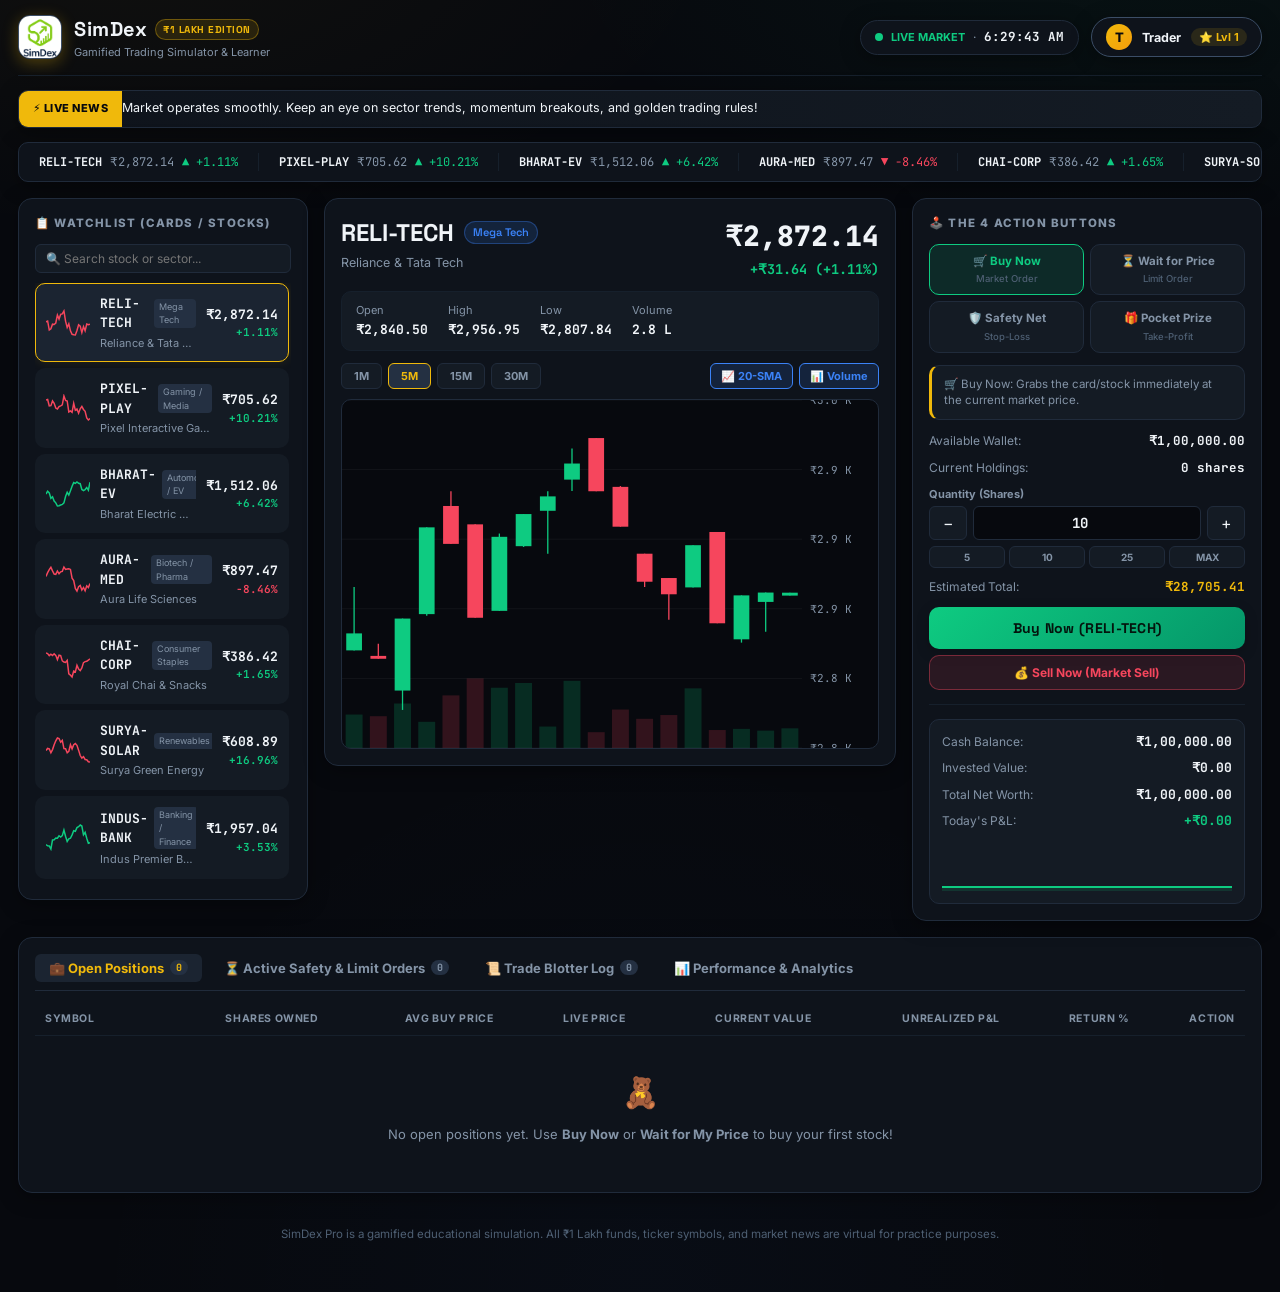
==== commit 6dbe826a: "Fix data persistence, level-up notifications, SimDex branding, and mobile layout" ====
--- a/index.html
+++ b/index.html
@@ -3,7 +3,7 @@
 <head>
   <meta charset="UTF-8">
   <meta name="viewport" content="width=device-width, initial-scale=1.0">
-  <title>SIMDEX Pro — Gamified ₹1 Lakh Trading Simulator & Learner</title>
+  <title>SimDex Pro — Gamified ₹1 Lakh Trading Simulator & Learner</title>
   <link rel="preconnect" href="https://fonts.googleapis.com">
   <link rel="preconnect" href="https://fonts.gstatic.com" crossorigin>
   <link href="https://fonts.googleapis.com/css2?family=Space+Grotesk:wght@500;600;700;800;900&family=Inter:wght@400;500;600;700&family=JetBrains+Mono:wght@400;500;600;700&display=swap" rel="stylesheet">
@@ -19,7 +19,7 @@
       <img src="app_logo.png" alt="App Logo" class="brand-logo-img">
       <div class="brand-info">
         <h1>
-          SIMDEX
+          SimDex
           <span class="brand-tag">₹1 Lakh Edition</span>
         </h1>
         <div class="brand-sub">Gamified Trading Simulator &amp; Learner</div>
@@ -201,7 +201,7 @@
       <div class="portfolio-card">
         <div class="portfolio-line"><span class="label">Cash Balance:</span><span class="val" id="cashVal">₹1,00,000.00</span></div>
         <div class="portfolio-line"><span class="label">Invested Value:</span><span class="val" id="holdingsVal">₹0.00</span></div>
-        <div class="portfolio-line"><span class="label">Total Net Worth:</span><span class="val" id="equityVal">₹1,00,00,000.00</span></div>
+        <div class="portfolio-line"><span class="label">Total Net Worth:</span><span class="val" id="equityVal">₹1,00,000.00</span></div>
         <div class="portfolio-line"><span class="label">Today's P&amp;L:</span><span class="val" id="dayPnlVal">₹0.00</span></div>
         <canvas id="equityChart"></canvas>
       </div>
@@ -324,7 +324,7 @@
   </section>
 
   <footer class="note">
-    SIMDEX Pro is a gamified educational simulation. All ₹1 Lakh funds, ticker symbols, and market news are virtual for practice purposes.
+    SimDex Pro is a gamified educational simulation. All ₹1 Lakh funds, ticker symbols, and market news are virtual for practice purposes.
   </footer>
 </div>
 
@@ -487,7 +487,7 @@
 
           <div class="cert-header">
             <h2>Certificate of Mastery</h2>
-            <p>SIMDEX Financial Simulator &amp; Trading Academy</p>
+            <p>SimDex Financial Simulator &amp; Trading Academy</p>
           </div>
 
           <div class="cert-subhead">This official certificate is proudly presented to</div>
@@ -501,7 +501,7 @@
             <div class="cert-sign-block">
               <div style="font-size: 12px; color: #4a5568;">Date of Award: <b id="certAwardDate">03 Sep 2026</b></div>
               <div style="font-size: 12px; color: #4a5568;" id="certUserDobLine">DOB: 15 Aug 2008</div>
-              <div class="cert-sign-line">Director of SIMDEX Simulator</div>
+              <div class="cert-sign-line">Director of SimDex Simulator</div>
             </div>
 
             <div class="cert-stamp">
--- a/style.css
+++ b/style.css
@@ -1,5 +1,5 @@
 /* ==========================================================================
-   SIMDEX THEME SYSTEM (Dark / Light / System)
+   SimDex THEME SYSTEM (Dark / Light / System)
    ========================================================================== */
 :root {
   /* Default Dark Mode Theme */
@@ -401,9 +401,21 @@
 
 @media (max-width: 880px) {
   .grid {
-    grid-template-columns: 1fr;
+    display: flex;
+    flex-direction: column;
+    gap: 14px;
+  }
+  .chart-panel {
+    order: 1;
+    width: 100%;
+  }
+  .order-panel {
+    order: 2;
+    width: 100%;
   }
   .watchlist-panel {
+    order: 3;
+    width: 100%;
     grid-column: auto;
   }
 }
@@ -1561,7 +1573,12 @@
   .certificate-wrapper {
     box-shadow: none;
     border: 8px solid #d4af37;
+  }
+  .certificate-wrapper:not(.blurred) {
     filter: none !important;
+  }
+  .certificate-wrapper.blurred {
+    display: none !important;
   }
 }
 
